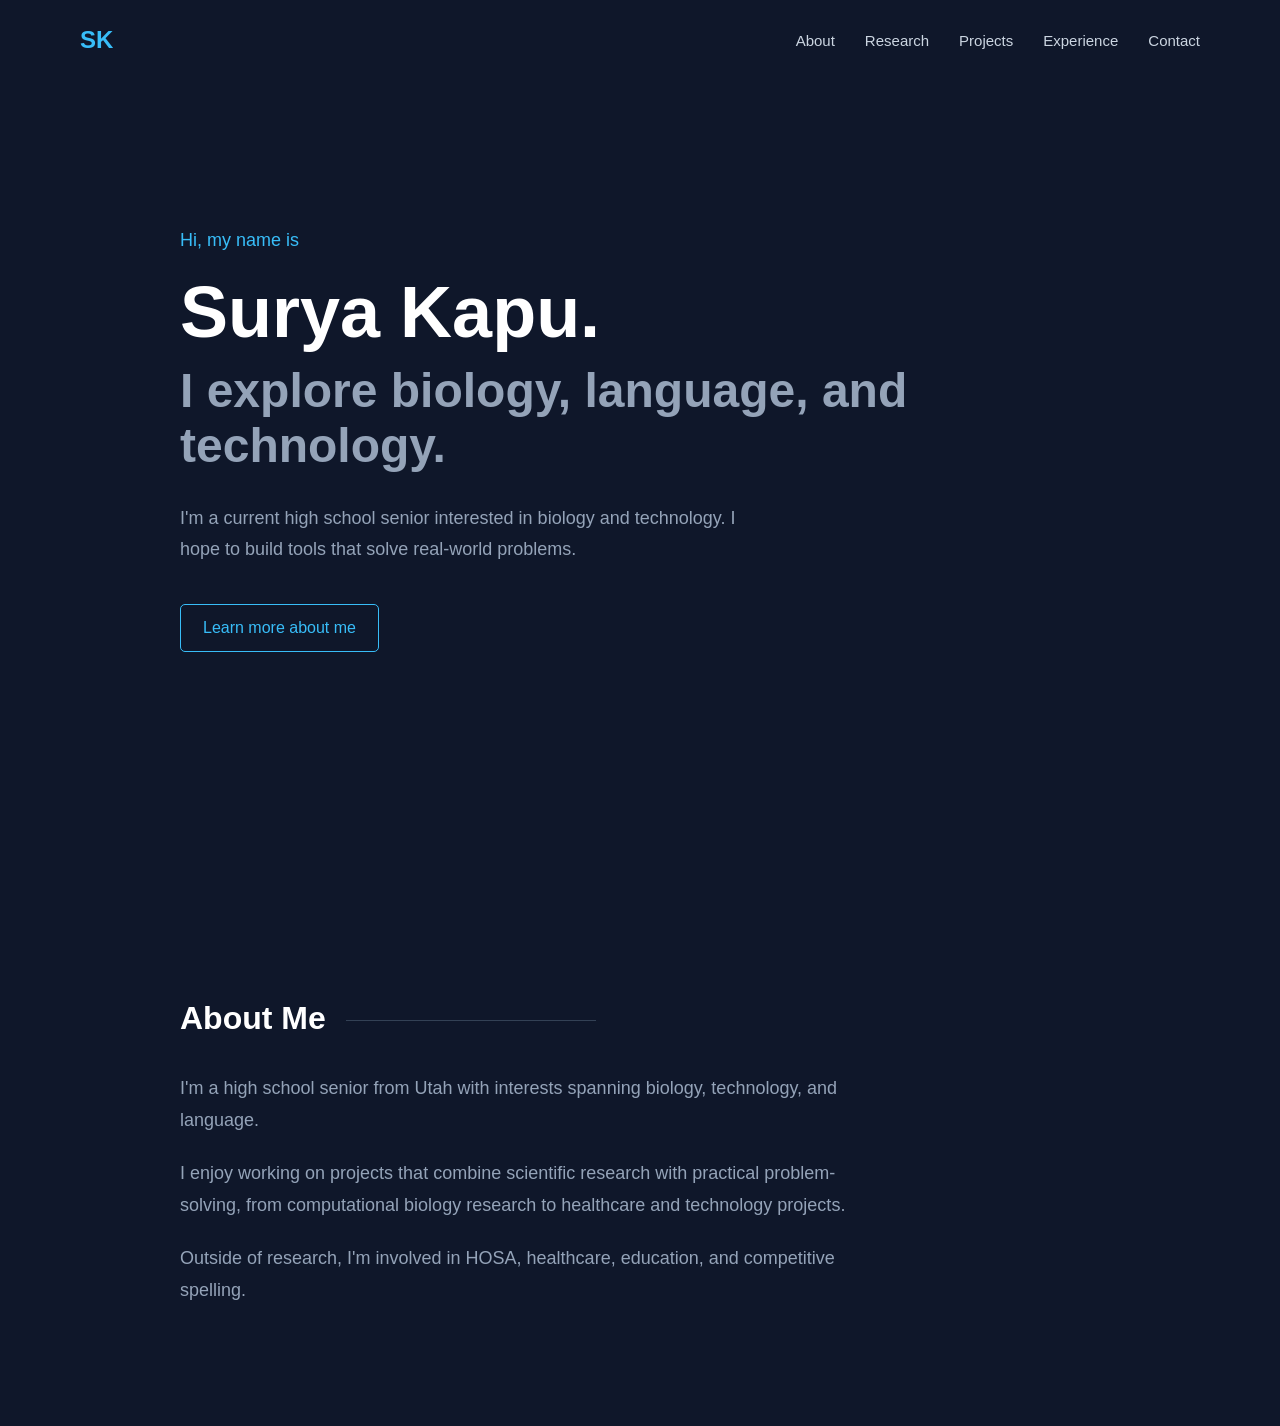
==== index.html @ 3de28a1d "Add files via upload" ====
<!DOCTYPE html>
<html lang="en">

<head>
    <meta charset="UTF-8">
    <meta name="viewport" content="width=device-width, initial-scale=1.0">
    <title>Surya Kapu</title>
    <link rel="stylesheet" href="style.css">
</head>

<body>

    <nav>
        <div class="logo">SK</div>

        <div class="nav-links">
            <a href="#about">About</a>
            <a href="#research">Research</a>
            <a href="#projects">Projects</a>
            <a href="#experience">Experience</a>
            <a href="#contact">Contact</a>
        </div>
    </nav>

    <main>

        <section class="hero">
            <p class="intro">Hi, my name is</p>

            <h1>Surya Kapu.</h1>

            <h2>I explore biology, language, and technology.</h2>

            <p class="hero-description">
                I'm a current high school senior interested in biology and technology.
                I hope to build tools that solve real-world problems.
            </p>

            <a class="button" href="#about">Learn more about me</a>
        </section>

        <section id="about" class="about">

            <h2 class="section-title">About Me</h2>

            <div class="about-content">
                <div class="about-text">

                    <p>
                        I'm a high school senior from Utah with interests spanning
                        biology, technology, and language.
                    </p>

                    <p>
                        I enjoy working on projects that combine scientific research
                        with practical problem-solving, from computational biology
                        research to healthcare and technology projects.
                    </p>

                    <p>
                        Outside of research, I'm involved in HOSA, healthcare,
                        education, and competitive spelling.
                    </p>

                </div>
            </div>

        </section>

    </main>

</body>

</html>
---- style.css ----
* {
    margin: 0;
    padding: 0;
    box-sizing: border-box;
}

html {
    scroll-behavior: smooth;
}

body {
    background-color: #0f172a;
    color: #e2e8f0;
    font-family: Arial, sans-serif;
}

/* NAVIGATION */

nav {
    height: 80px;
    display: flex;
    align-items: center;
    justify-content: space-between;
    max-width: 1200px;
    margin: auto;
    padding: 0 40px;
}

.logo {
    font-size: 24px;
    font-weight: bold;
    color: #38bdf8;
}

.nav-links {
    display: flex;
    gap: 30px;
}

.nav-links a {
    color: #cbd5e1;
    text-decoration: none;
    font-size: 15px;
}

.nav-links a:hover {
    color: #38bdf8;
}

/* HERO */

.hero {
    min-height: calc(100vh - 80px);
    max-width: 1000px;
    margin: auto;
    padding: 150px 40px;
}

.intro {
    color: #38bdf8;
    font-size: 18px;
    margin-bottom: 20px;
}

.hero h1 {
    font-size: 72px;
    color: white;
    margin-bottom: 10px;
}

.hero h2 {
    font-size: 48px;
    color: #94a3b8;
    margin-bottom: 30px;
}

.hero-description {
    max-width: 600px;
    color: #94a3b8;
    font-size: 18px;
    line-height: 1.7;
    margin-bottom: 40px;
}

.button {
    display: inline-block;
    border: 1px solid #38bdf8;
    color: #38bdf8;
    padding: 14px 22px;
    border-radius: 5px;
    text-decoration: none;
}

.button:hover {
    background-color: rgba(56, 189, 248, 0.1);
}
/* ABOUT */

.about {
    max-width: 1000px;
    margin: auto;
    padding: 100px 40px;
}

.section-title {
    font-size: 32px;
    color: white;
    margin-bottom: 35px;
}

.section-title::after {
    content: "";
    display: inline-block;
    width: 250px;
    height: 1px;
    background-color: #334155;
    margin-left: 20px;
    vertical-align: middle;
}

.about-text {
    max-width: 700px;
}

.about-text p {
    color: #94a3b8;
    font-size: 18px;
    line-height: 1.8;
    margin-bottom: 20px;
}
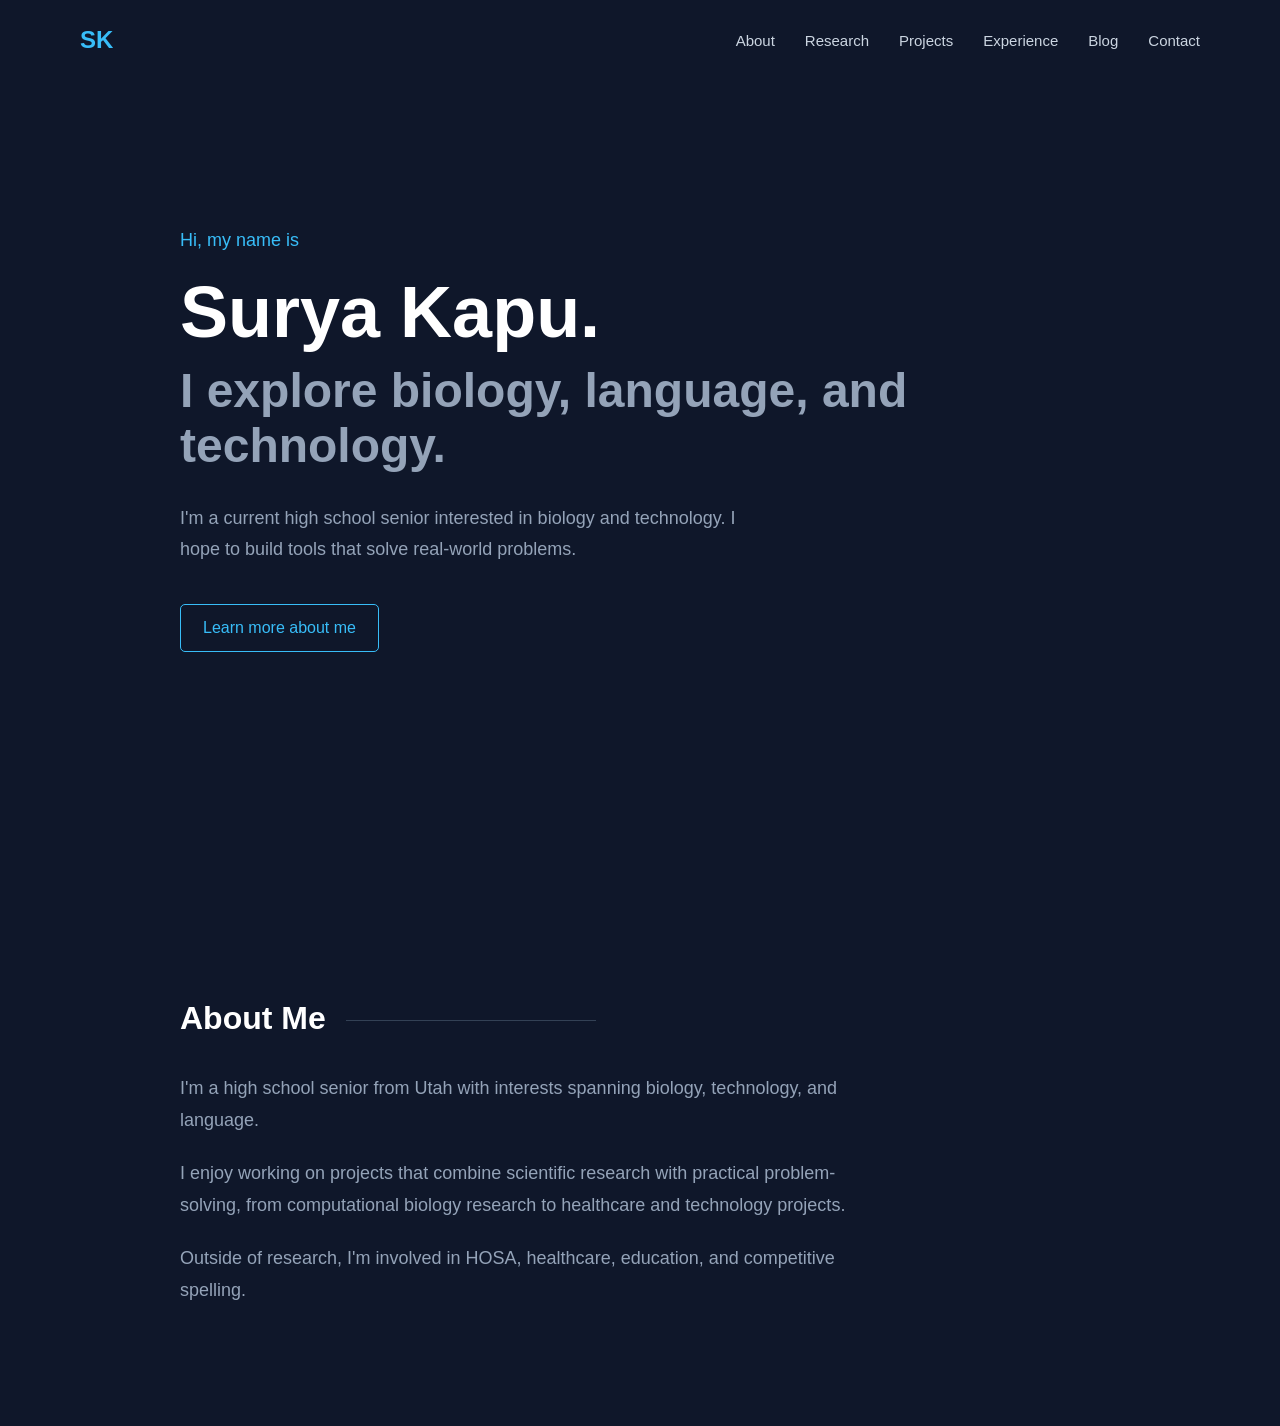
==== commit e7a551b0: "Update navigation links in index.html" ====
--- a/index.html
+++ b/index.html
@@ -13,13 +13,16 @@
     <nav>
         <div class="logo">SK</div>
 
-        <div class="nav-links">
-            <a href="#about">About</a>
-            <a href="#research">Research</a>
-            <a href="#projects">Projects</a>
-            <a href="#experience">Experience</a>
-            <a href="#contact">Contact</a>
-        </div>
+        
+<div class="nav-links">
+    <a href="#about">About</a>
+    <a href="#research">Research</a>
+    <a href="#projects">Projects</a>
+    <a href="experience/">Experience</a>
+    <a href="blog/">Blog</a>
+    <a href="#contact">Contact</a>
+</div>
+
     </nav>
 
     <main>
